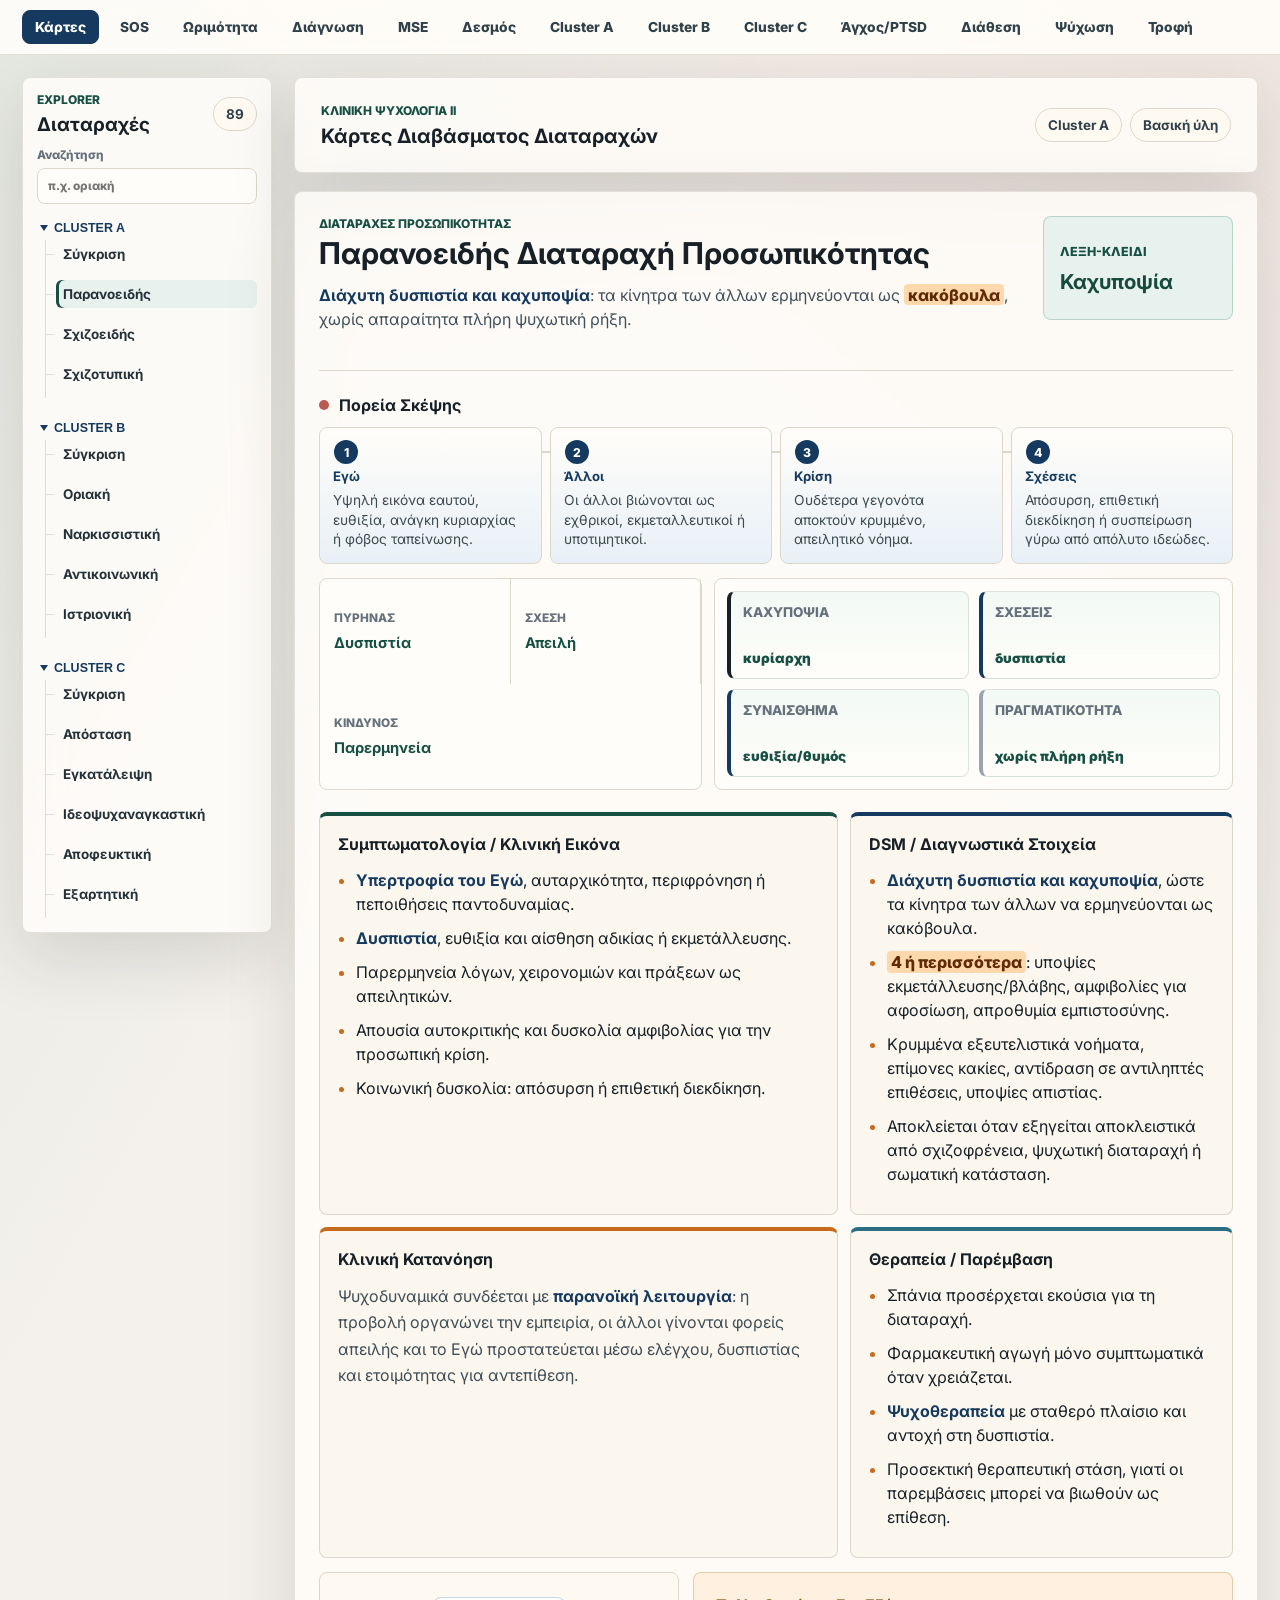
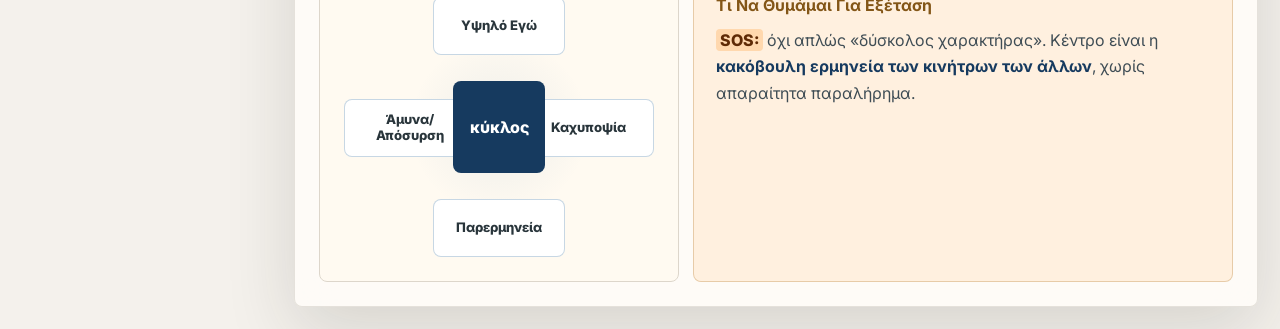
==== index.html @ e4c44797 "Publish clinical psychology study site" ====
<!doctype html>
<html lang="el">
  <head>
    <meta charset="utf-8" />
    <meta name="viewport" content="width=device-width, initial-scale=1" />
    <title>Κάρτες Διαταραχών | Κλινική Ψυχολογία ΙΙ</title>
    <link rel="preconnect" href="https://fonts.googleapis.com" />
    <link rel="preconnect" href="https://fonts.gstatic.com" crossorigin />
    <link href="https://fonts.googleapis.com/css2?family=Inter:wght@400;500;600;700;800&family=Noto+Sans+Greek:wght@400;500;600;700;800&display=swap" rel="stylesheet" />
    <link rel="stylesheet" href="styles.css" />
  </head>
  <body>
    <nav class="site-tabs" aria-label="Κύρια πλοήγηση">
      <div class="site-tabs-inner">
        <a class="nav-tab active" href="index.html">Κάρτες</a>
        <a class="nav-tab" href="notes/sos-development.html">SOS</a>
        <a class="nav-tab" href="notes/psychodynamic-maturity-self.html">Ωριμότητα</a>
        <a class="nav-tab" href="notes/diagnosis-clinical-assessment.html">Διάγνωση</a>
        <a class="nav-tab" href="notes/mental-status-examination.html">MSE</a>
        <a class="nav-tab" href="notes/attachment-theory.html">Δεσμός</a>
        <a class="nav-tab" href="notes/cluster-a.html">Cluster A</a>
        <a class="nav-tab" href="notes/cluster-b.html">Cluster B</a>
        <a class="nav-tab" href="notes/cluster-c.html">Cluster C</a>
        <a class="nav-tab" href="notes/anxiety-ptsd.html">Άγχος/PTSD</a>
        <a class="nav-tab" href="notes/mood-disorders.html">Διάθεση</a>
        <a class="nav-tab" href="notes/psychotic-disorders.html">Ψύχωση</a>
        <a class="nav-tab" href="notes/eating-disorders.html">Τροφή</a>
      </div>
    </nav>
    <main class="app-shell">
      <aside class="explorer" aria-label="Λίστα διαταραχών">
        <div class="explorer-head">
          <div>
            <p>Explorer</p>
            <h2>Διαταραχές</h2>
          </div>
          <span id="cardCount">1</span>
        </div>
        <label class="search-box">
          <span>Αναζήτηση</span>
          <input id="searchInput" type="search" placeholder="π.χ. οριακή" />
        </label>
        <nav id="disorderList" class="disorder-list"></nav>
      </aside>

      <section class="workspace" aria-live="polite">
        <header class="topbar">
          <div>
            <p class="course-label">Κλινική Ψυχολογία ΙΙ</p>
            <h1>Κάρτες Διαβάσματος Διαταραχών</h1>
          </div>
          <div class="quick-stats" aria-label="Στοιχεία κάρτας">
            <span id="categoryStat">Cluster B</span>
            <span id="priorityStat">Βασική ύλη</span>
          </div>
        </header>

        <article class="study-card" id="studyCard">
          <div class="card-hero">
            <div>
              <p class="eyebrow" id="cardGroup">Διαταραχές Προσωπικότητας</p>
              <h2 id="cardTitle">Μεταιχμιακή / Οριακή Διαταραχή Προσωπικότητας</h2>
              <p class="core-idea" id="coreIdea">
                Χαρακτηρίζεται από έντονη αστάθεια στις σχέσεις, στην εικόνα εαυτού και στο συναίσθημα, μαζί με παρορμητικότητα και φόβο εγκατάλειψης.
              </p>
            </div>
            <div class="memory-anchor">
              <span>λέξη-κλειδί</span>
              <strong id="memoryWord">Αστάθεια</strong>
            </div>
          </div>

          <section id="comparisonContent" hidden aria-label="Συγκριτική κάρτα"></section>

          <section class="thinking-map" aria-labelledby="thinkingTitle">
            <div class="section-heading">
              <span class="dot"></span>
              <h3 id="thinkingTitle">Πορεία Σκέψης</h3>
            </div>
            <div class="flow" id="thinkingFlow"></div>
          </section>

          <section class="visual-summary" aria-label="Οπτική σύνοψη διαταραχής">
            <div class="signal-strip">
              <div class="signal-item">
                <span>Πυρήνας</span>
                <strong id="coreSignal">Αστάθεια</strong>
              </div>
              <div class="signal-item">
                <span>Σχέση</span>
                <strong id="relationSignal">Εγκατάλειψη</strong>
              </div>
              <div class="signal-item">
                <span>Κίνδυνος</span>
                <strong id="riskSignal">Αυτοκαταστροφικότητα</strong>
              </div>
            </div>

            <div class="axis-map" id="axisMap"></div>
          </section>

          <section class="content-grid">
            <div class="panel symptoms">
              <h3>Συμπτωματολογία / Κλινική Εικόνα</h3>
              <ul id="symptomsList"></ul>
            </div>

            <div class="panel dsm">
              <h3>DSM / Διαγνωστικά Στοιχεία</h3>
              <ul id="dsmList"></ul>
            </div>

            <div class="panel clinical">
              <h3>Κλινική Κατανόηση</h3>
              <p id="clinicalUnderstanding"></p>
            </div>

            <div class="panel treatment">
              <h3>Θεραπεία / Παρέμβαση</h3>
              <ul id="treatmentList"></ul>
            </div>
          </section>

          <section class="diagram-band">
            <div class="cycle-diagram" aria-label="Διάγραμμα επανάληψης συμπτωμάτων">
              <div class="cycle-node node-a" id="cycleA">Φόβος εγκατάλειψης</div>
              <div class="cycle-node node-b" id="cycleB">Έντονο συναίσθημα</div>
              <div class="cycle-node node-c" id="cycleC">Παρορμητική αντίδραση</div>
              <div class="cycle-node node-d" id="cycleD">Ασταθείς σχέσεις</div>
              <div class="cycle-core">κύκλος</div>
            </div>
            <div class="exam-box">
              <h3>Τι Να Θυμάμαι Για Εξέταση</h3>
              <p id="examTip"></p>
            </div>
          </section>
        </article>
      </section>
    </main>

    <script src="comparisons.js"></script>
    <script src="app.js"></script>
  </body>
</html>
---- styles.css ----
:root {
  --bg: #f4f1ec;
  --ink: #172026;
  --muted: #66717b;
  --line: #ddd6cb;
  --paper: #fffdf9;
  --panel: #fbf7ef;
  --green: #174f43;
  --blue: #163a5f;
  --red: #b85b50;
  --gold: #c66a1d;
  --soft-blue: #e8f0f7;
  --soft-green: #e7f1ed;
  --soft-orange: #fff0df;
  --shadow: 0 24px 70px rgba(36, 32, 26, 0.14);
}

* {
  box-sizing: border-box;
}

[hidden] { display: none !important; }

.visually-hidden {
  position: absolute;
  width: 1px;
  height: 1px;
  overflow: hidden;
  clip-path: inset(50%);
}

#comparisonContent { min-width: 0; overflow-wrap: anywhere; }
#comparisonContent h3 { margin: 26px 0 12px; font-size: 1rem; color: var(--blue); }
.comparison-common { border-left: 4px solid var(--green); padding: 10px 16px; line-height: 1.7; background: var(--soft-green); }
.comparison-table { width: 100%; table-layout: fixed; border-collapse: collapse; font-size: 0.9rem; line-height: 1.65; }
.comparison-table th, .comparison-table td { padding: 14px; text-align: left; vertical-align: top; border: 1px solid var(--line); }
.comparison-table thead { background: var(--blue); color: white; }
.comparison-table thead th:first-child { width: 21%; }
.comparison-table tbody th { color: var(--green); background: var(--soft-green); }
.comparison-table tbody tr:nth-child(even) td { background: #f2f6f8; }
.comparison-steps { display: grid; grid-template-columns: repeat(3, minmax(0, 1fr)); gap: 20px; padding-left: 24px; }
.comparison-steps li { padding-left: 4px; line-height: 1.6; }
.comparison-steps li::marker { color: var(--blue); font-weight: 800; }
.comparison-steps strong { color: var(--green); }
.comparison-steps p { margin: 6px 0 0; }
.comparison-traps { border-left: 4px solid var(--gold); padding: 12px 18px 12px 34px; background: var(--soft-orange); line-height: 1.7; }
.comparison-traps li + li { margin-top: 8px; }
.comparison-links { display: flex; flex-wrap: wrap; gap: 8px 18px; }
.comparison-links button { background: transparent; border: 0; padding: 6px 0; color: var(--blue); font: inherit; text-decoration: underline; text-underline-offset: 4px; cursor: pointer; }
.comparison-links button:hover { color: var(--green); }
.comparison-links button:focus-visible { outline: 2px solid var(--blue); outline-offset: 3px; }
.comparison-sources { padding-left: 20px; font-size: 0.82rem; line-height: 1.8; }
.comparison-sources a { color: var(--blue); }
.is-comparison .memory-anchor { display: none; }
.is-comparison .card-hero > div:first-child { min-width: 0; }
.is-comparison #cardTitle { font-size: 1.55rem; line-height: 1.35; overflow-wrap: anywhere; }

@media (max-width: 760px) {
  .comparison-table, .comparison-table tbody, .comparison-table tr, .comparison-table th, .comparison-table td { display: block; width: 100%; }
  .comparison-table thead { display: none; }
  .comparison-table tr { margin-bottom: 20px; }
  .comparison-table td { border-top: 0; }
  .comparison-table td::before { content: attr(data-label); display: block; color: var(--blue); font-size: 0.78rem; font-weight: 800; margin-bottom: 5px; }
  .comparison-steps { grid-template-columns: 1fr; gap: 14px; }
  .is-comparison #cardTitle { font-size: 1.3rem; }
}

body {
  margin: 0;
  min-height: 100vh;
  color: var(--ink);
  background:
    linear-gradient(120deg, rgba(47, 111, 94, 0.08), transparent 36%),
    linear-gradient(220deg, rgba(184, 91, 80, 0.08), transparent 38%),
    var(--bg);
  font-family: "Inter", "Noto Sans Greek", system-ui, sans-serif;
}

.site-tabs {
  position: sticky;
  top: 0;
  z-index: 20;
  border-bottom: 1px solid rgba(88, 75, 58, 0.16);
  background: rgba(255, 253, 249, 0.92);
  backdrop-filter: blur(18px);
}

.site-tabs-inner {
  display: flex;
  gap: 8px;
  max-width: 1500px;
  margin: 0 auto;
  padding: 10px 22px;
  overflow-x: auto;
  scrollbar-width: thin;
}

.nav-tab {
  flex: 0 0 auto;
  display: inline-flex;
  align-items: center;
  min-height: 34px;
  padding: 0 12px;
  border: 1px solid transparent;
  border-radius: 8px;
  color: #31414a;
  background: transparent;
  font-size: 0.86rem;
  font-weight: 800;
  text-decoration: none;
  white-space: nowrap;
}

.nav-tab:hover {
  border-color: var(--line);
  background: var(--soft-blue);
}

.nav-tab.active {
  color: #fff;
  border-color: var(--blue);
  background: var(--blue);
}

.app-shell {
  display: grid;
  grid-template-columns: 250px minmax(0, 1fr);
  gap: 22px;
  min-height: 100vh;
  padding: 22px;
}

.notes-page {
  background:
    linear-gradient(120deg, rgba(22, 58, 95, 0.06), transparent 36%),
    linear-gradient(220deg, rgba(23, 79, 67, 0.08), transparent 38%),
    var(--bg);
}

.notes-shell {
  display: grid;
  grid-template-columns: minmax(190px, 260px) minmax(0, 980px);
  gap: 22px;
  max-width: 1280px;
  margin: 0 auto;
  padding: 22px;
}

.notes-toc {
  position: sticky;
  top: 74px;
  align-self: start;
  max-height: calc(100vh - 96px);
  overflow: auto;
  padding: 16px;
  border: 1px solid rgba(88, 75, 58, 0.15);
  border-radius: 8px;
  background: rgba(255, 253, 249, 0.86);
  box-shadow: var(--shadow);
}

.notes-toc p {
  margin: 0 0 12px;
  color: var(--green);
  font-size: 0.75rem;
  font-weight: 900;
  text-transform: uppercase;
}

.notes-toc a {
  display: block;
  padding: 7px 0;
  color: #31414a;
  font-size: 0.86rem;
  line-height: 1.28;
  text-decoration: none;
  border-bottom: 1px solid rgba(221, 214, 203, 0.55);
}

.notes-toc a:hover {
  color: var(--blue);
}

.notes-toc .toc-level-3 {
  padding-left: 12px;
  font-size: 0.82rem;
}

.notes-toc .toc-level-4 {
  padding-left: 22px;
  font-size: 0.8rem;
}

.notes-article {
  min-width: 0;
  border: 1px solid rgba(88, 75, 58, 0.15);
  border-radius: 8px;
  background: rgba(255, 253, 249, 0.9);
  box-shadow: var(--shadow);
}

.notes-hero {
  padding: 28px 32px;
  border-bottom: 1px solid var(--line);
  background: linear-gradient(180deg, rgba(232, 240, 247, 0.68), rgba(255, 253, 249, 0.9));
}

.notes-hero h1 {
  max-width: 820px;
  margin-bottom: 14px;
  font-size: clamp(1.45rem, 2.35vw, 2.35rem);
  line-height: 1.16;
}

.word-download {
  display: inline-flex;
  align-items: center;
  min-height: 34px;
  padding: 0 12px;
  border: 1px solid var(--line);
  border-radius: 8px;
  color: var(--blue);
  background: #fffdf9;
  font-weight: 800;
  text-decoration: none;
}

.word-download:hover {
  background: var(--soft-blue);
}

.notes-content {
  padding: 28px 32px 34px;
}

.notes-content h2,
.notes-content h3,
.notes-content h4 {
  color: var(--blue);
  line-height: 1.25;
  scroll-margin-top: 86px;
}

.notes-content h2 {
  margin: 32px 0 12px;
  padding-top: 22px;
  border-top: 1px solid var(--line);
  font-size: 1.45rem;
}

.notes-content h2:first-child {
  margin-top: 0;
  padding-top: 0;
  border-top: 0;
}

.notes-content h3 {
  margin: 24px 0 10px;
  font-size: 1.16rem;
}

.notes-content h4 {
  margin: 20px 0 8px;
  font-size: 1rem;
}

.notes-content p,
.notes-content li {
  color: #31414a;
  font-size: 0.98rem;
  line-height: 1.72;
}

.notes-content p {
  margin: 0 0 12px;
}

.notes-content ul {
  margin: 0 0 14px;
}

.note-callout {
  padding: 14px 16px;
  border-left: 4px solid var(--gold);
  border-radius: 8px;
  background: var(--soft-orange);
}

.table-wrap {
  width: 100%;
  margin: 16px 0 22px;
  overflow-x: auto;
}

.notes-content table {
  width: 100%;
  min-width: 640px;
  border-collapse: collapse;
  background: #fffdf9;
  font-size: 0.92rem;
}

.notes-content th,
.notes-content td {
  padding: 12px 14px;
  border: 1px solid var(--line);
  vertical-align: top;
  line-height: 1.55;
}

.notes-content th {
  color: #fff;
  background: var(--blue);
  text-align: left;
}

.workspace {
  display: flex;
  flex-direction: column;
  gap: 18px;
  min-width: 0;
}

.topbar,
.explorer,
.study-card {
  border: 1px solid rgba(88, 75, 58, 0.15);
  background: rgba(255, 253, 249, 0.84);
  backdrop-filter: blur(18px);
  box-shadow: var(--shadow);
}

.topbar {
  display: flex;
  align-items: center;
  justify-content: space-between;
  gap: 18px;
  min-height: 96px;
  padding: 22px 26px;
  border-radius: 8px;
}

.course-label,
.eyebrow,
.explorer-head p {
  margin: 0 0 6px;
  color: var(--green);
  font-size: 0.75rem;
  font-weight: 800;
  letter-spacing: 0;
  text-transform: uppercase;
}

h1,
h2,
h3,
p {
  margin-top: 0;
}

h1 {
  margin-bottom: 0;
  font-size: clamp(1.15rem, 1.55vw, 1.65rem);
  letter-spacing: 0;
}

.quick-stats {
  display: flex;
  flex-wrap: wrap;
  justify-content: flex-end;
  gap: 8px;
}

.quick-stats span,
.explorer-head span {
  display: inline-flex;
  align-items: center;
  min-height: 34px;
  padding: 0 12px;
  border: 1px solid var(--line);
  border-radius: 999px;
  color: #31414a;
  background: #fffaf1;
  font-size: 0.84rem;
  font-weight: 700;
}

.study-card {
  flex: 1;
  padding: 24px;
  border-radius: 8px;
}

.card-hero {
  display: flex;
  flex-wrap: wrap;
  gap: 22px;
  align-items: flex-start;
  padding-bottom: 22px;
  border-bottom: 1px solid var(--line);
}

.card-hero > div:first-child {
  flex: 1 1 620px;
  min-width: 260px;
}

.card-hero h2 {
  max-width: 820px;
  margin-bottom: 12px;
  font-size: clamp(1.55rem, 2.35vw, 2.55rem);
  line-height: 1.12;
  letter-spacing: 0;
}

.core-idea {
  max-width: 840px;
  color: #40505a;
  font-size: 1rem;
  line-height: 1.55;
}

b,
strong {
  color: var(--blue);
}

u {
  text-decoration-color: var(--gold);
  text-decoration-thickness: 3px;
  text-underline-offset: 3px;
  font-weight: 700;
}

mark {
  padding: 0.05em 0.25em;
  border-radius: 4px;
  color: #5f2a05;
  background: #ffd8ae;
  font-weight: 800;
}

.memory-anchor {
  display: flex;
  flex-direction: column;
  justify-content: center;
  flex: 0 1 190px;
  min-height: 104px;
  padding: 16px;
  border: 1px solid rgba(47, 111, 94, 0.24);
  border-radius: 8px;
  background: var(--soft-green);
  gap: 12px;
}

.memory-anchor span {
  color: var(--green);
  font-size: 0.78rem;
  font-weight: 800;
  text-transform: uppercase;
}

.memory-anchor strong {
  color: #174a3d;
  font-size: clamp(1.16rem, 1.6vw, 1.42rem);
  line-height: 1.05;
  overflow-wrap: anywhere;
}

.section-heading {
  display: flex;
  align-items: center;
  gap: 10px;
  margin: 24px 0 12px;
}

.section-heading h3,
.panel h3,
.exam-box h3 {
  margin-bottom: 0;
  font-size: 1rem;
}

.dot {
  width: 10px;
  height: 10px;
  border-radius: 50%;
  background: var(--red);
}

.flow {
  display: grid;
  grid-template-columns: repeat(4, minmax(120px, 1fr));
  gap: 8px;
  counter-reset: flow;
}

.flow-step {
  position: relative;
  min-height: 132px;
  padding: 40px 13px 13px;
  border: 1px solid var(--line);
  border-radius: 8px;
  background: linear-gradient(180deg, #fffdf9, var(--soft-blue));
}

.flow-step::before {
  counter-increment: flow;
  content: counter(flow);
  position: absolute;
  top: 12px;
  left: 14px;
  display: grid;
  place-items: center;
  width: 24px;
  height: 24px;
  border-radius: 50%;
  color: #fff;
  background: var(--blue);
  font-size: 0.76rem;
  font-weight: 800;
}

.flow-step::after {
  content: "";
  position: absolute;
  top: 23px;
  right: -10px;
  width: 10px;
  height: 2px;
  background: var(--line);
}

.flow-step:last-child::after {
  content: none;
}

.flow-step strong {
  display: block;
  margin-bottom: 7px;
  color: var(--blue);
  font-size: 0.82rem;
}

.flow-step p {
  margin-bottom: 0;
  color: #3d4a52;
  font-size: 0.86rem;
  line-height: 1.42;
}

.content-grid {
  display: grid;
  grid-template-columns: 1.15fr 0.85fr;
  gap: 12px;
  margin-top: 22px;
}

.panel {
  min-height: 220px;
  padding: 18px;
  border: 1px solid var(--line);
  border-radius: 8px;
  background: var(--panel);
}

.panel:nth-child(1) {
  border-top: 4px solid var(--green);
}

.panel:nth-child(2) {
  border-top: 4px solid var(--blue);
}

.panel:nth-child(3) {
  border-top: 4px solid var(--gold);
}

.panel:nth-child(4) {
  border-top: 4px solid #2b6d83;
}

.panel h3 {
  margin-bottom: 14px;
}

ul {
  margin: 0;
  padding-left: 18px;
}

li {
  margin-bottom: 10px;
  line-height: 1.5;
}

li::marker {
  color: var(--gold);
  font-weight: 800;
}

.visual-summary {
  display: grid;
  grid-template-columns: minmax(280px, 0.85fr) minmax(360px, 1.15fr);
  gap: 12px;
  margin-top: 14px;
}

.signal-strip,
.axis-map {
  border: 1px solid var(--line);
  border-radius: 8px;
  background: #fffdf9;
}

.signal-strip {
  display: flex;
  flex-wrap: wrap;
}

.signal-item {
  display: flex;
  flex: 1 1 150px;
  flex-direction: column;
  justify-content: center;
  gap: 10px;
  min-width: 0;
  min-height: 64px;
  padding: 12px 14px;
  border-right: 1px solid var(--line);
}

.signal-item:last-child {
  border-right: 0;
}

.signal-item span {
  color: var(--muted);
  font-size: 0.74rem;
  font-weight: 800;
  text-transform: uppercase;
}

.signal-item strong {
  color: var(--green);
  font-size: clamp(0.92rem, 1.1vw, 1.06rem);
  line-height: 1.18;
  overflow-wrap: anywhere;
}

.axis-map {
  display: grid;
  grid-template-columns: repeat(2, minmax(0, 1fr));
  gap: 10px;
  padding: 12px;
}

.axis-row {
  display: flex;
  flex-direction: column;
  justify-content: space-between;
  gap: 14px;
  min-width: 0;
  min-height: 88px;
  padding: 12px;
  border: 1px solid rgba(28, 82, 72, 0.14);
  border-left: 4px solid var(--green);
  border-radius: 8px;
  background: linear-gradient(180deg, rgba(238, 247, 243, 0.72), rgba(255, 253, 249, 0.96));
}

.axis-row span,
.axis-row strong {
  font-size: 0.84rem;
}

.axis-row span {
  color: var(--muted);
  font-weight: 800;
  line-height: 1.2;
  text-transform: uppercase;
}

.axis-row strong {
  color: var(--green);
  font-weight: 900;
  line-height: 1.22;
  overflow-wrap: anywhere;
}

.axis-high {
  border-left-color: var(--orange);
}

.axis-mid {
  border-left-color: var(--blue);
}

.axis-low {
  border-left-color: #9ca3af;
}

.clinical p,
.exam-box p {
  margin-bottom: 0;
  color: #3f4d55;
  line-height: 1.65;
}

.diagram-band {
  display: grid;
  grid-template-columns: 360px minmax(0, 1fr);
  gap: 14px;
  margin-top: 14px;
}

.cycle-diagram {
  position: relative;
  min-height: 310px;
  border: 1px solid var(--line);
  border-radius: 8px;
  background:
    radial-gradient(circle at center, rgba(56, 111, 159, 0.09), transparent 38%),
    #fffaf1;
}

.cycle-node,
.cycle-core {
  position: absolute;
  display: grid;
  place-items: center;
  text-align: center;
  border-radius: 8px;
  font-weight: 800;
}

.cycle-node {
  width: 132px;
  min-height: 58px;
  padding: 8px;
  color: #29353b;
  border: 1px solid rgba(56, 111, 159, 0.28);
  background: #ffffff;
  font-size: 0.82rem;
  line-height: 1.2;
}

.cycle-core {
  inset: 50%;
  width: 92px;
  height: 92px;
  transform: translate(-50%, -50%);
  color: #fff;
  background: var(--blue);
}

.node-a {
  top: 24px;
  left: 50%;
  transform: translateX(-50%);
}

.node-b {
  top: 126px;
  right: 24px;
}

.node-c {
  bottom: 24px;
  left: 50%;
  transform: translateX(-50%);
}

.node-d {
  top: 126px;
  left: 24px;
}

.exam-box {
  padding: 22px;
  border: 1px solid rgba(180, 124, 50, 0.32);
  border-radius: 8px;
  background: var(--soft-orange);
}

.exam-box h3 {
  margin-bottom: 12px;
  color: #835617;
}

.explorer {
  position: sticky;
  top: 22px;
  align-self: start;
  height: calc(100vh - 44px);
  min-height: 0;
  display: flex;
  flex-direction: column;
  padding: 14px;
  border-radius: 8px;
  overflow: hidden;
}

.explorer-head {
  display: flex;
  align-items: center;
  justify-content: space-between;
  gap: 12px;
  margin-bottom: 12px;
}

.explorer-head h2 {
  margin-bottom: 0;
  font-size: 1.18rem;
}

.search-box {
  display: grid;
  gap: 6px;
  margin-bottom: 12px;
  color: var(--muted);
  font-size: 0.74rem;
  font-weight: 800;
}

.search-box input {
  width: 100%;
  min-height: 36px;
  padding: 0 10px;
  border: 1px solid var(--line);
  border-radius: 8px;
  background: #fffdf9;
  color: var(--ink);
  font: inherit;
}

.disorder-list {
  display: block;
  flex: 1 1 auto;
  min-height: 0;
  overflow: auto;
  padding-right: 0;
}

.tree-list,
.tree-list ul {
  margin: 0;
  padding: 0;
  list-style: none;
}

.tree-list {
  display: grid;
  gap: 8px;
}

.tree-group-label {
  display: flex;
  align-items: center;
  gap: 7px;
  width: 100%;
  min-height: 24px;
  padding: 2px 4px;
  border: 0;
  border-radius: 5px;
  background: transparent;
  color: var(--blue);
  font-size: 0.78rem;
  font-weight: 800;
  text-transform: uppercase;
  text-align: left;
  cursor: pointer;
}

.tree-group-label:hover {
  background: var(--soft-blue);
}

.tree-group-label:focus-visible {
  outline: 2px solid var(--blue);
  outline-offset: 2px;
}

.tree-caret {
  width: 0;
  height: 0;
  border-top: 4px solid transparent;
  border-bottom: 4px solid transparent;
  border-left: 6px solid currentColor;
  transform: rotate(90deg);
  transition: transform 140ms ease;
}

.tree-group.collapsed .tree-caret {
  transform: rotate(0deg);
}

.tree-group > ul {
  display: grid;
  gap: 2px;
  margin-left: 8px;
  padding-left: 10px;
  border-left: 1px solid #d7dde0;
}

.tree-group > ul > li {
  position: relative;
}

.tree-group > ul > li::before {
  content: "";
  position: absolute;
  top: 14px;
  left: -10px;
  width: 8px;
  height: 1px;
  background: #d7dde0;
}

.disorder-button {
  width: 100%;
  min-height: 28px;
  padding: 4px 7px;
  border: 0;
  border-radius: 6px;
  color: #243139;
  background: transparent;
  text-align: left;
  font: inherit;
  cursor: pointer;
  transition: border-color 140ms ease, background 140ms ease, box-shadow 140ms ease, transform 140ms ease;
}

.disorder-button span {
  display: block;
}

.disorder-button span {
  color: #243139;
  font-size: 0.84rem;
  font-weight: 700;
  line-height: 1.1;
  white-space: nowrap;
  overflow: hidden;
  text-overflow: ellipsis;
}

.disorder-button:hover {
  background: var(--soft-blue);
  transform: translateX(1px);
}

.disorder-button.active {
  background: var(--soft-green);
  box-shadow: inset 3px 0 0 var(--green);
}

@media (max-width: 980px) {
  .notes-shell {
    grid-template-columns: 1fr;
  }

  .notes-toc {
    position: static;
    max-height: 260px;
  }

  .app-shell {
    grid-template-columns: 1fr;
  }

  .explorer {
    position: static;
    height: min(420px, 48vh);
    order: -1;
  }

  .disorder-list {
    max-height: none;
  }

  .diagram-band,
  .content-grid,
  .visual-summary {
    grid-template-columns: 1fr;
  }
}

@media (max-width: 620px) {
  .site-tabs-inner {
    padding: 8px 12px;
  }

  .nav-tab {
    min-height: 32px;
    padding: 0 10px;
    font-size: 0.82rem;
  }

  .notes-shell {
    padding: 12px;
  }

  .notes-hero,
  .notes-content {
    padding: 18px;
  }

  .notes-content table {
    min-width: 560px;
  }

  .app-shell {
    padding: 12px;
  }

  .topbar,
  .study-card,
  .explorer {
    padding: 16px;
  }

  .topbar {
    align-items: flex-start;
    flex-direction: column;
  }

  .flow {
    grid-template-columns: 1fr;
  }

  .flow-step::after {
    top: auto;
    right: auto;
    bottom: -10px;
    left: 25px;
    width: 2px;
    height: 10px;
  }

  .signal-item {
    flex-basis: 100%;
    border-right: 0;
    border-bottom: 1px solid var(--line);
  }

  .signal-item:last-child {
    border-bottom: 0;
  }

  .axis-row {
    grid-template-columns: 1fr;
  }

  .axis-map {
    grid-template-columns: 1fr;
  }

  .cycle-diagram {
    min-height: 360px;
  }

  .node-b,
  .node-d {
    top: 146px;
  }
}
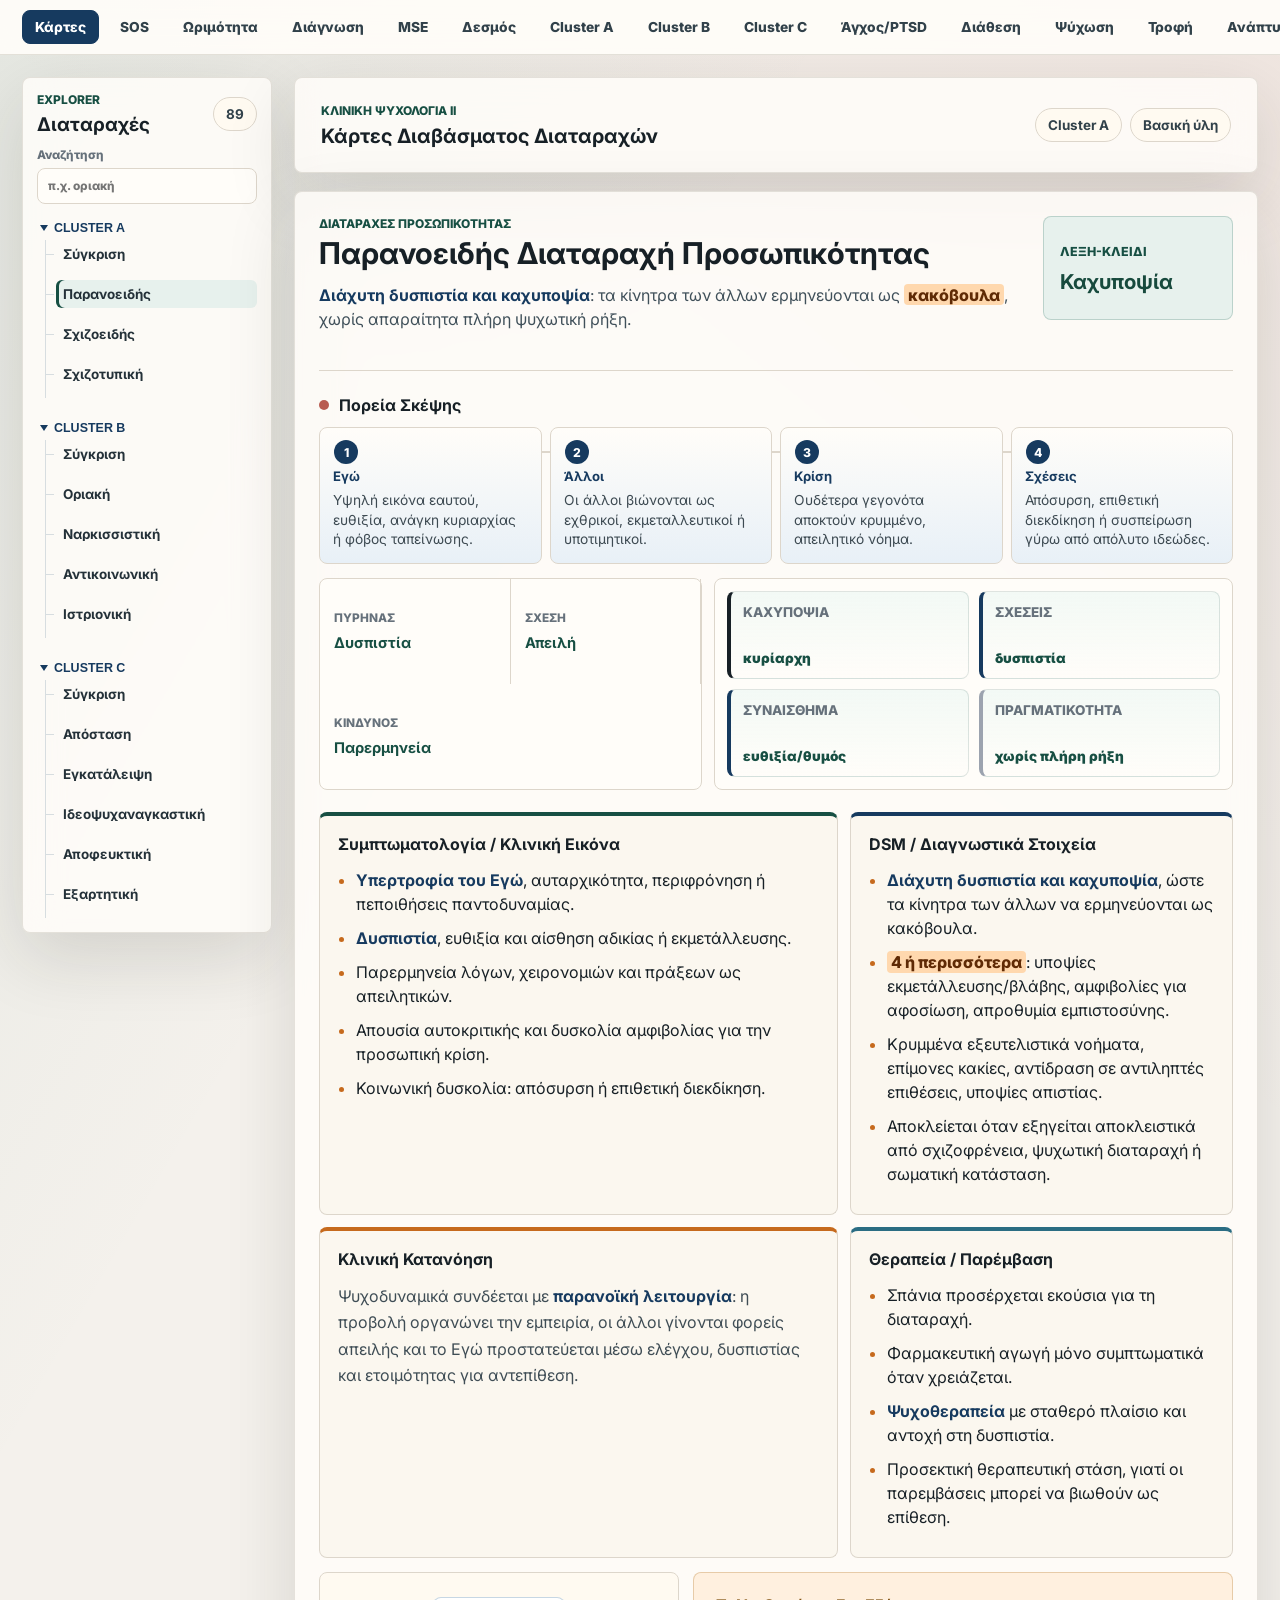
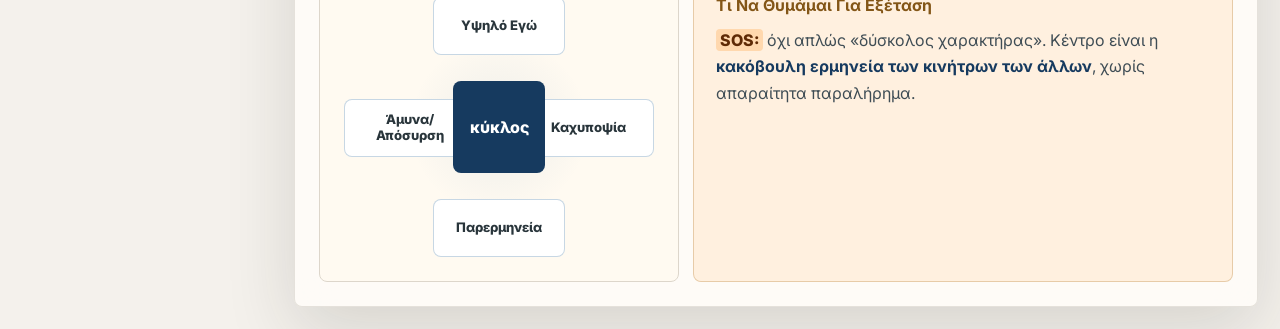
==== commit 639eba90: "Add exam practice pages" ====
--- a/index.html
+++ b/index.html
@@ -25,6 +25,8 @@
         <a class="nav-tab" href="notes/mood-disorders.html">Διάθεση</a>
         <a class="nav-tab" href="notes/psychotic-disorders.html">Ψύχωση</a>
         <a class="nav-tab" href="notes/eating-disorders.html">Τροφή</a>
+        <a class="nav-tab" href="exam/development.html">Ανάπτυξης</a>
+        <a class="nav-tab" href="exam/multiple-choice.html">Quiz Πολλαπλής</a>
       </div>
     </nav>
     <main class="app-shell">
--- a/styles.css
+++ b/styles.css
@@ -314,6 +314,200 @@
   text-align: left;
 }
 
+.exam-intro {
+  max-width: 820px;
+  margin: 0;
+  color: #40505a;
+  line-height: 1.6;
+}
+
+.exam-section {
+  margin-bottom: 30px;
+}
+
+.exam-meta {
+  margin: 0 0 14px;
+  padding: 12px 14px;
+  border-left: 4px solid var(--green);
+  border-radius: 8px;
+  background: var(--soft-green);
+}
+
+.exam-meta p {
+  margin-bottom: 6px;
+  font-size: 0.9rem;
+}
+
+.development-list {
+  display: grid;
+  gap: 12px;
+  margin: 0;
+  padding-left: 24px;
+}
+
+.development-list li {
+  padding: 14px 16px;
+  border: 1px solid var(--line);
+  border-radius: 8px;
+  background: #fffdf9;
+}
+
+.quiz-score {
+  display: inline-flex;
+  flex-wrap: wrap;
+  gap: 10px;
+  align-items: center;
+  margin-top: 16px;
+  padding: 10px 12px;
+  border: 1px solid var(--line);
+  border-radius: 8px;
+  background: #fffdf9;
+  color: #31414a;
+  font-weight: 800;
+}
+
+.quiz-score strong {
+  color: var(--green);
+}
+
+.quiz-card {
+  margin: 14px 0;
+  padding: 18px;
+  border: 1px solid var(--line);
+  border-radius: 8px;
+  background: #fffdf9;
+}
+
+.quiz-card-head {
+  display: flex;
+  flex-wrap: wrap;
+  justify-content: space-between;
+  gap: 10px;
+  margin-bottom: 12px;
+  color: var(--green);
+  font-size: 0.78rem;
+  font-weight: 900;
+  text-transform: uppercase;
+}
+
+.quiz-card-head strong {
+  color: var(--blue);
+}
+
+.quiz-prompt {
+  margin-bottom: 14px;
+  color: var(--ink);
+  font-weight: 700;
+}
+
+.quiz-options {
+  display: grid;
+  gap: 8px;
+}
+
+.quiz-option {
+  display: grid;
+  grid-template-columns: auto auto minmax(0, 1fr);
+  gap: 10px;
+  align-items: start;
+  padding: 12px;
+  border: 1px solid var(--line);
+  border-radius: 8px;
+  background: var(--panel);
+  color: #31414a;
+  line-height: 1.5;
+  cursor: pointer;
+}
+
+.quiz-option:hover {
+  background: var(--soft-blue);
+}
+
+.quiz-option input {
+  margin-top: 4px;
+}
+
+.option-label {
+  color: var(--blue);
+  font-weight: 900;
+}
+
+.quiz-option.is-correct,
+.quiz-option.is-missed {
+  border-color: rgba(23, 79, 67, 0.55);
+  background: var(--soft-green);
+}
+
+.quiz-option.is-wrong {
+  border-color: rgba(184, 91, 80, 0.55);
+  background: #ffe9e5;
+}
+
+.quiz-actions {
+  display: flex;
+  flex-wrap: wrap;
+  gap: 8px;
+  margin: 14px 0 10px;
+}
+
+.quiz-actions button {
+  min-height: 34px;
+  padding: 0 12px;
+  border: 1px solid var(--line);
+  border-radius: 8px;
+  background: #fffdf9;
+  color: var(--blue);
+  font: inherit;
+  font-weight: 900;
+  cursor: pointer;
+}
+
+.quiz-actions button:hover {
+  background: var(--soft-blue);
+}
+
+.quiz-actions .check-answer {
+  color: #fff;
+  border-color: var(--blue);
+  background: var(--blue);
+}
+
+.answer-details {
+  margin-top: 10px;
+  padding: 10px 12px;
+  border: 1px solid var(--line);
+  border-radius: 8px;
+  background: var(--soft-orange);
+}
+
+.answer-details summary {
+  color: #835617;
+  font-weight: 900;
+  cursor: pointer;
+}
+
+.answer-details p {
+  margin: 8px 0 0;
+}
+
+.quiz-feedback {
+  min-height: 24px;
+  margin: 10px 0 0;
+  font-weight: 900;
+}
+
+.quiz-feedback.is-good {
+  color: var(--green);
+}
+
+.quiz-feedback.is-bad {
+  color: var(--red);
+}
+
+.quiz-feedback.is-neutral {
+  color: var(--gold);
+}
+
 .workspace {
   display: flex;
   flex-direction: column;
@@ -1010,6 +1204,18 @@
     min-width: 560px;
   }
 
+  .quiz-option {
+    grid-template-columns: auto minmax(0, 1fr);
+  }
+
+  .quiz-option .option-label {
+    grid-column: 2;
+  }
+
+  .quiz-option > span:last-child {
+    grid-column: 2;
+  }
+
   .app-shell {
     padding: 12px;
   }
